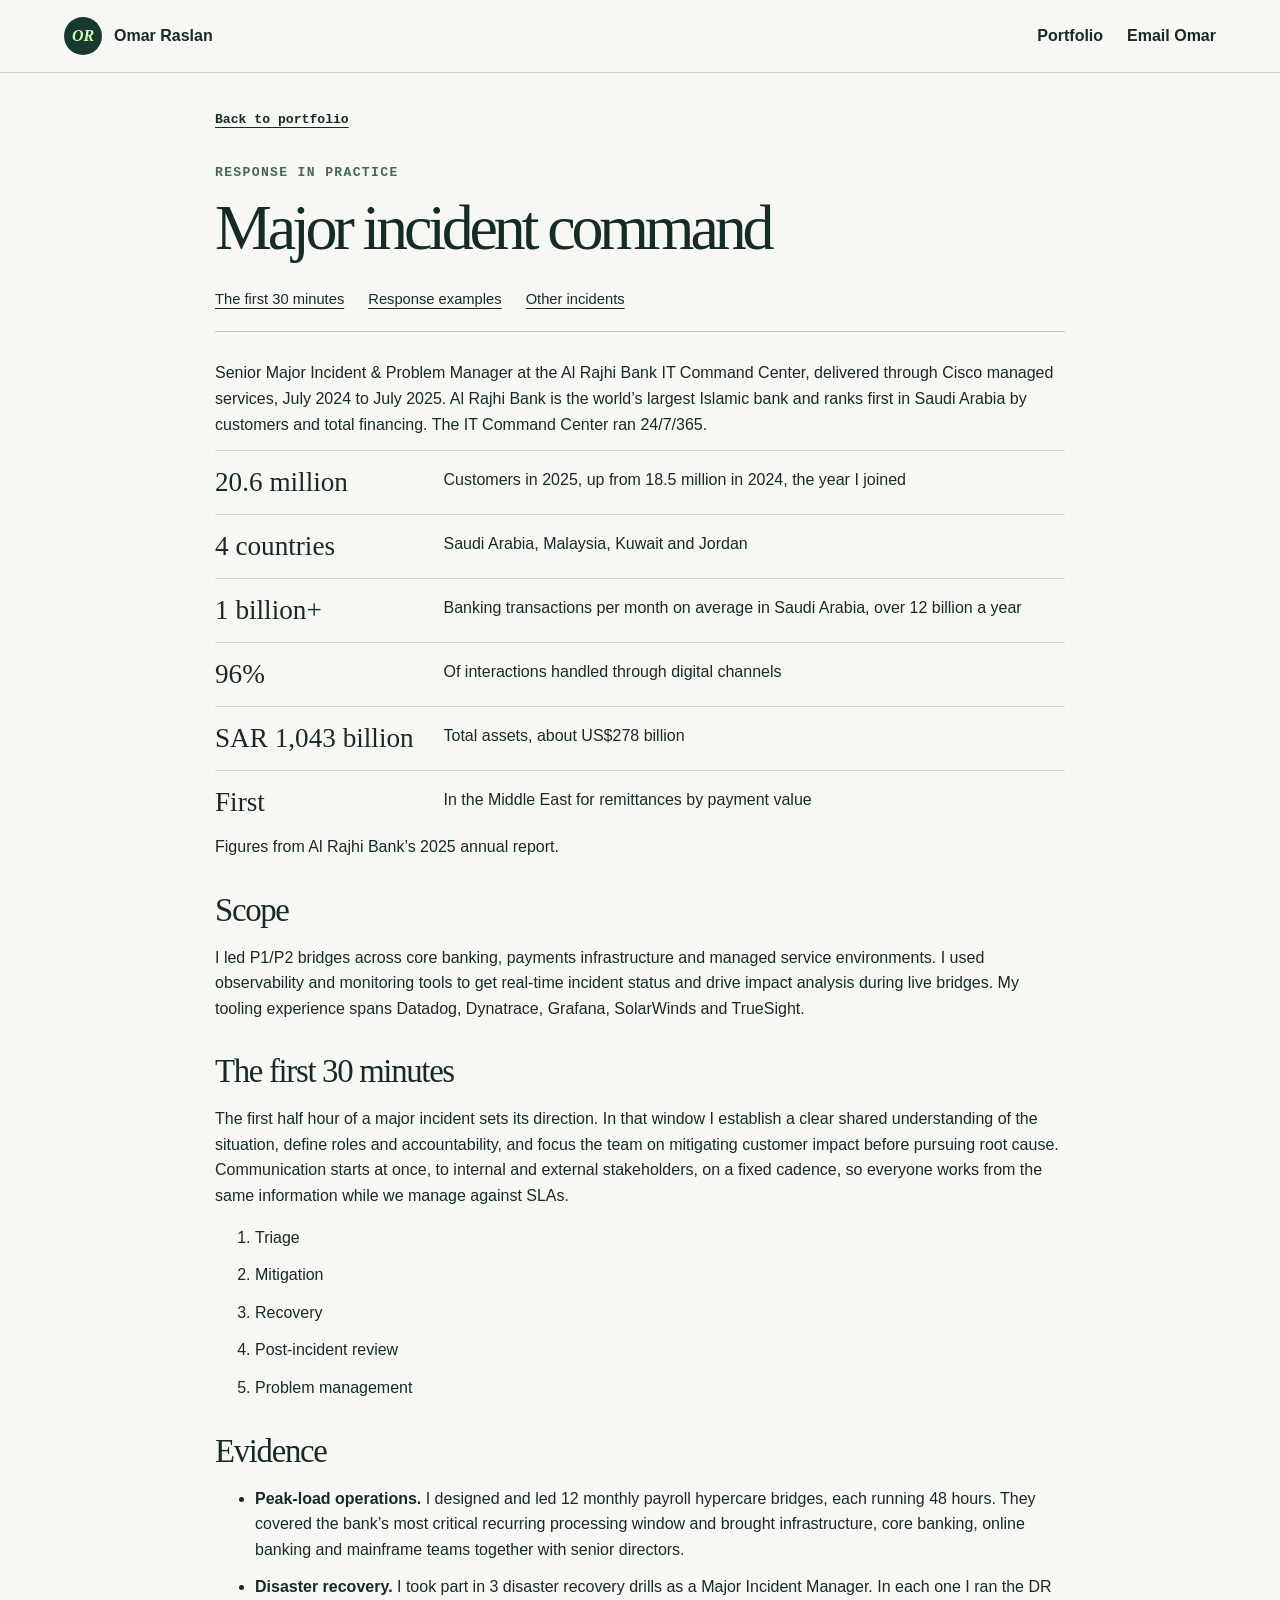
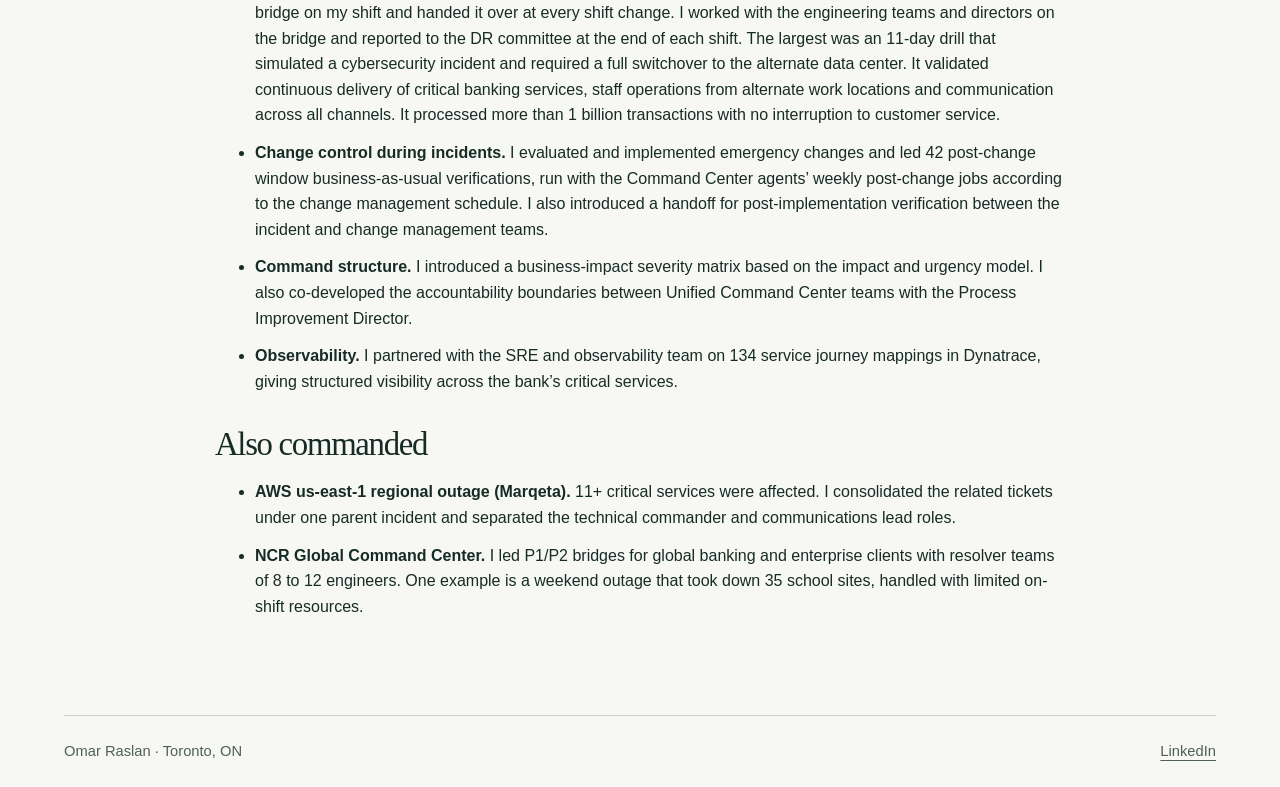
==== command.html @ 7411406f "Add portfolio command.html" ====
<!doctype html><html lang="en"><head><meta charset="utf-8"><meta name="viewport" content="width=device-width,initial-scale=1"><title>Major incident command | Omar Raslan</title><link rel="stylesheet" href="style.css"></head><body><a class="skip" href="#main">Skip to content</a><header><div class="frame bar"><a class="brand" href="index.html"><b>OR</b> Omar Raslan</a><nav><a href="index.html#work">Portfolio</a><a href="mailto:omartraslan@gmail.com">Email Omar</a></nav></div></header><main id="main" class="frame"><div class="detail"><a class="back" href="index.html#work">Back to portfolio</a><p class="eyebrow">Response in practice</p><h1>Major incident command</h1><div class="toc"><a href="#the-first-30-minutes">The first 30 minutes</a><a href="#evidence">Response examples</a><a href="#also-commanded">Other incidents</a></div><p>Senior Major Incident &amp; Problem Manager at the Al Rajhi Bank IT Command Center, delivered through Cisco managed services, July 2024 to July 2025. Al Rajhi Bank is the world’s largest Islamic bank and ranks first in Saudi Arabia by customers and total financing. The IT Command Center ran 24/7/365.</p>
<div class="fact"><strong>20.6 million</strong><p>Customers in 2025, up from 18.5 million in 2024, the year I joined</p></div>
<div class="fact"><strong>4 countries</strong><p>Saudi Arabia, Malaysia, Kuwait and Jordan</p></div>
<div class="fact"><strong>1 billion+</strong><p>Banking transactions per month on average in Saudi Arabia, over 12 billion a year</p></div>
<div class="fact"><strong>96%</strong><p>Of interactions handled through digital channels</p></div>
<div class="fact"><strong>SAR 1,043 billion</strong><p>Total assets, about US$278 billion</p></div>
<div class="fact"><strong>First</strong><p>In the Middle East for remittances by payment value</p></div>
<p>Figures from Al Rajhi Bank’s 2025 annual report.</p>
<h2 id="scope">Scope</h2>
<p>I led P1/P2 bridges across core banking, payments infrastructure and managed service environments. I used observability and monitoring tools to get real-time incident status and drive impact analysis during live bridges. My tooling experience spans Datadog, Dynatrace, Grafana, SolarWinds and TrueSight.</p>
<h2 id="the-first-30-minutes">The first 30 minutes</h2>
<p>The first half hour of a major incident sets its direction. In that window I establish a clear shared understanding of the situation, define roles and accountability, and focus the team on mitigating customer impact before pursuing root cause. Communication starts at once, to internal and external stakeholders, on a fixed cadence, so everyone works from the same information while we manage against SLAs.</p>
<ol type="1">
<li>Triage</li>
<li>Mitigation</li>
<li>Recovery</li>
<li>Post-incident review</li>
<li>Problem management</li>
</ol>
<h2 id="evidence">Evidence</h2>
<ul>
<li><strong>Peak-load operations.</strong> I designed and led 12 monthly payroll hypercare bridges, each running 48 hours. They covered the bank’s most critical recurring processing window and brought infrastructure, core banking, online banking and mainframe teams together with senior directors.</li>
<li><strong>Disaster recovery.</strong> I took part in 3 disaster recovery drills as a Major Incident Manager. In each one I ran the DR bridge on my shift and handed it over at every shift change. I worked with the engineering teams and directors on the bridge and reported to the DR committee at the end of each shift. The largest was an 11-day drill that simulated a cybersecurity incident and required a full switchover to the alternate data center. It validated continuous delivery of critical banking services, staff operations from alternate work locations and communication across all channels. It processed more than 1 billion transactions with no interruption to customer service.</li>
<li><strong>Change control during incidents.</strong> I evaluated and implemented emergency changes and led 42 post-change window business-as-usual verifications, run with the Command Center agents’ weekly post-change jobs according to the change management schedule. I also introduced a handoff for post-implementation verification between the incident and change management teams.</li>
<li><strong>Command structure.</strong> I introduced a business-impact severity matrix based on the impact and urgency model. I also co-developed the accountability boundaries between Unified Command Center teams with the Process Improvement Director.</li>
<li><strong>Observability.</strong> I partnered with the SRE and observability team on 134 service journey mappings in Dynatrace, giving structured visibility across the bank’s critical services.</li>
</ul>
<h2 id="also-commanded">Also commanded</h2>
<ul>
<li><strong>AWS us-east-1 regional outage (Marqeta).</strong> 11+ critical services were affected. I consolidated the related tickets under one parent incident and separated the technical commander and communications lead roles.</li>
<li><strong>NCR Global Command Center.</strong> I led P1/P2 bridges for global banking and enterprise clients with resolver teams of 8 to 12 engineers. One example is a weekend outage that took down 35 school sites, handled with limited on-shift resources.</li>
</ul>
</div></main><footer class="frame"><span>Omar Raslan · Toronto, ON</span><a href="https://www.linkedin.com/in/omartraslan">LinkedIn</a></footer></body></html>
---- style.css ----
*{box-sizing:border-box}html{scroll-padding-top:1.5rem}body{margin:0;background:#f7f8f4;color:#172b26;font:1rem/1.6 "Inter",Arial,sans-serif}a{color:inherit;text-underline-offset:4px}a:hover{color:#236f49}a:focus-visible{outline:3px solid #278b55;outline-offset:4px}.frame{width:min(1180px,90%);margin:auto}.bar,nav,footer,.toc{display:flex;align-items:center;gap:1.5rem}.bar,footer{justify-content:space-between}header{border-bottom:1px solid #cfd7cd}.bar{min-height:72px}.brand,nav a{font-weight:600;text-decoration:none}.brand{display:flex;align-items:center;gap:12px}.brand b{background:#173a30;color:#dcf7af;border-radius:50%;width:38px;height:38px;display:grid;place-items:center;font:italic bold 1rem Georgia}.hero{padding:clamp(42px,6vw,82px) 0 38px;border-bottom:1px solid #c7d1c7}.eyebrow,.cert,.back{font:600 .82rem/1.6 ui-monospace,monospace}.eyebrow{text-transform:uppercase;letter-spacing:.1em;color:#46674f;margin:0 0 .8rem}h1,h2,h3,p{margin-top:0}.hero h1,.detail h1{font:normal clamp(4rem,8vw,7rem)/1 Georgia,serif;letter-spacing:-.065em;margin:0 0 16px}.hero h1 span{color:#69953c}.hero h2{font-size:clamp(1.3rem,2vw,1.7rem);letter-spacing:-.035em;margin-bottom:10px}.intro{max-width:780px;font-size:1.08rem;color:#43564c}.cert{margin:20px 0 0;color:#425449}.sectionhead{font:normal 2.4rem Georgia,serif;letter-spacing:-.05em;margin:30px 0 18px}.grid{display:grid;grid-template-columns:repeat(3,1fr);gap:18px}.card{border:1px solid #cbd4c8;border-radius:10px;overflow:hidden;background:#fff;display:flex;flex-direction:column}.meter{background:#dce7d7;position:relative;padding:20px 24px;min-height:138px;isolation:isolate}.card:nth-child(2) .meter{background:#cddede}.card:nth-child(3) .meter{background:#e7e4d4}.meter strong{font:normal 3.4rem/1.12 Georgia,serif;letter-spacing:-.055em}.meter p{max-width:78%;font-size:.88rem;margin:5px 0 0;line-height:1.35}.wave{position:absolute;right:16px;top:14px;display:flex;gap:3px;height:58px;align-items:end;z-index:-1;opacity:.32}.wave i{width:3px;background:#3c6451}.inside{padding:24px;display:flex;flex-direction:column;flex:1}.inside h3{font:normal 1.8rem/1.12 Georgia,serif;letter-spacing:-.04em;margin:0 0 12px}.inside h3 a{text-decoration:none}.inside h3 a:hover{text-decoration:underline}.inside>p:not(.eyebrow){color:#4c5b52}.links{margin-top:auto;border-top:1px solid #dae0d7;padding-top:.8rem;display:grid;gap:.35rem}.links a,.toc a{width:fit-content;font-size:.92rem}footer{margin:48px auto 0!important;border-top:1px solid #cad4ca;padding:24px 0;color:#506055;font-size:.92rem}.detail{max-width:850px;margin:auto;padding:32px 0}.back{display:inline-block;margin-bottom:32px}.detail h1{font-size:clamp(2.6rem,5vw,4.8rem)}.toc{flex-wrap:wrap;padding:12px 0 20px;border-bottom:1px solid #bccbbb;margin-bottom:28px}.detail h2{font:normal 2.05rem Georgia,serif;letter-spacing:-.04em;margin:2rem 0 1rem}.detail li{margin-bottom:12px}.fact{border-top:1px solid #d1d9cf;display:grid;grid-template-columns:minmax(95px,25%) 1fr;align-items:start;gap:16px;padding:16px 0}.fact strong{font:normal 1.7rem Georgia,serif}.fact p{margin:0}.tablewrap{overflow:auto}table{border-collapse:collapse;background:white}td,th{text-align:left;vertical-align:top;padding:.7rem;border-bottom:1px solid #d1d9cf}.skip{position:absolute;left:-100vw}.skip:focus{left:1rem;background:white}.detail p:has(+.fact){margin-bottom:.8rem}@media(max-width:800px){.grid{grid-template-columns:1fr}.meter{min-height:110px}.inside{padding:20px}.hero h1{font-size:clamp(3.5rem,12vw,5rem)}nav{gap:1rem}.bar{gap:8px}.brand,nav a{font-size:.92rem}}
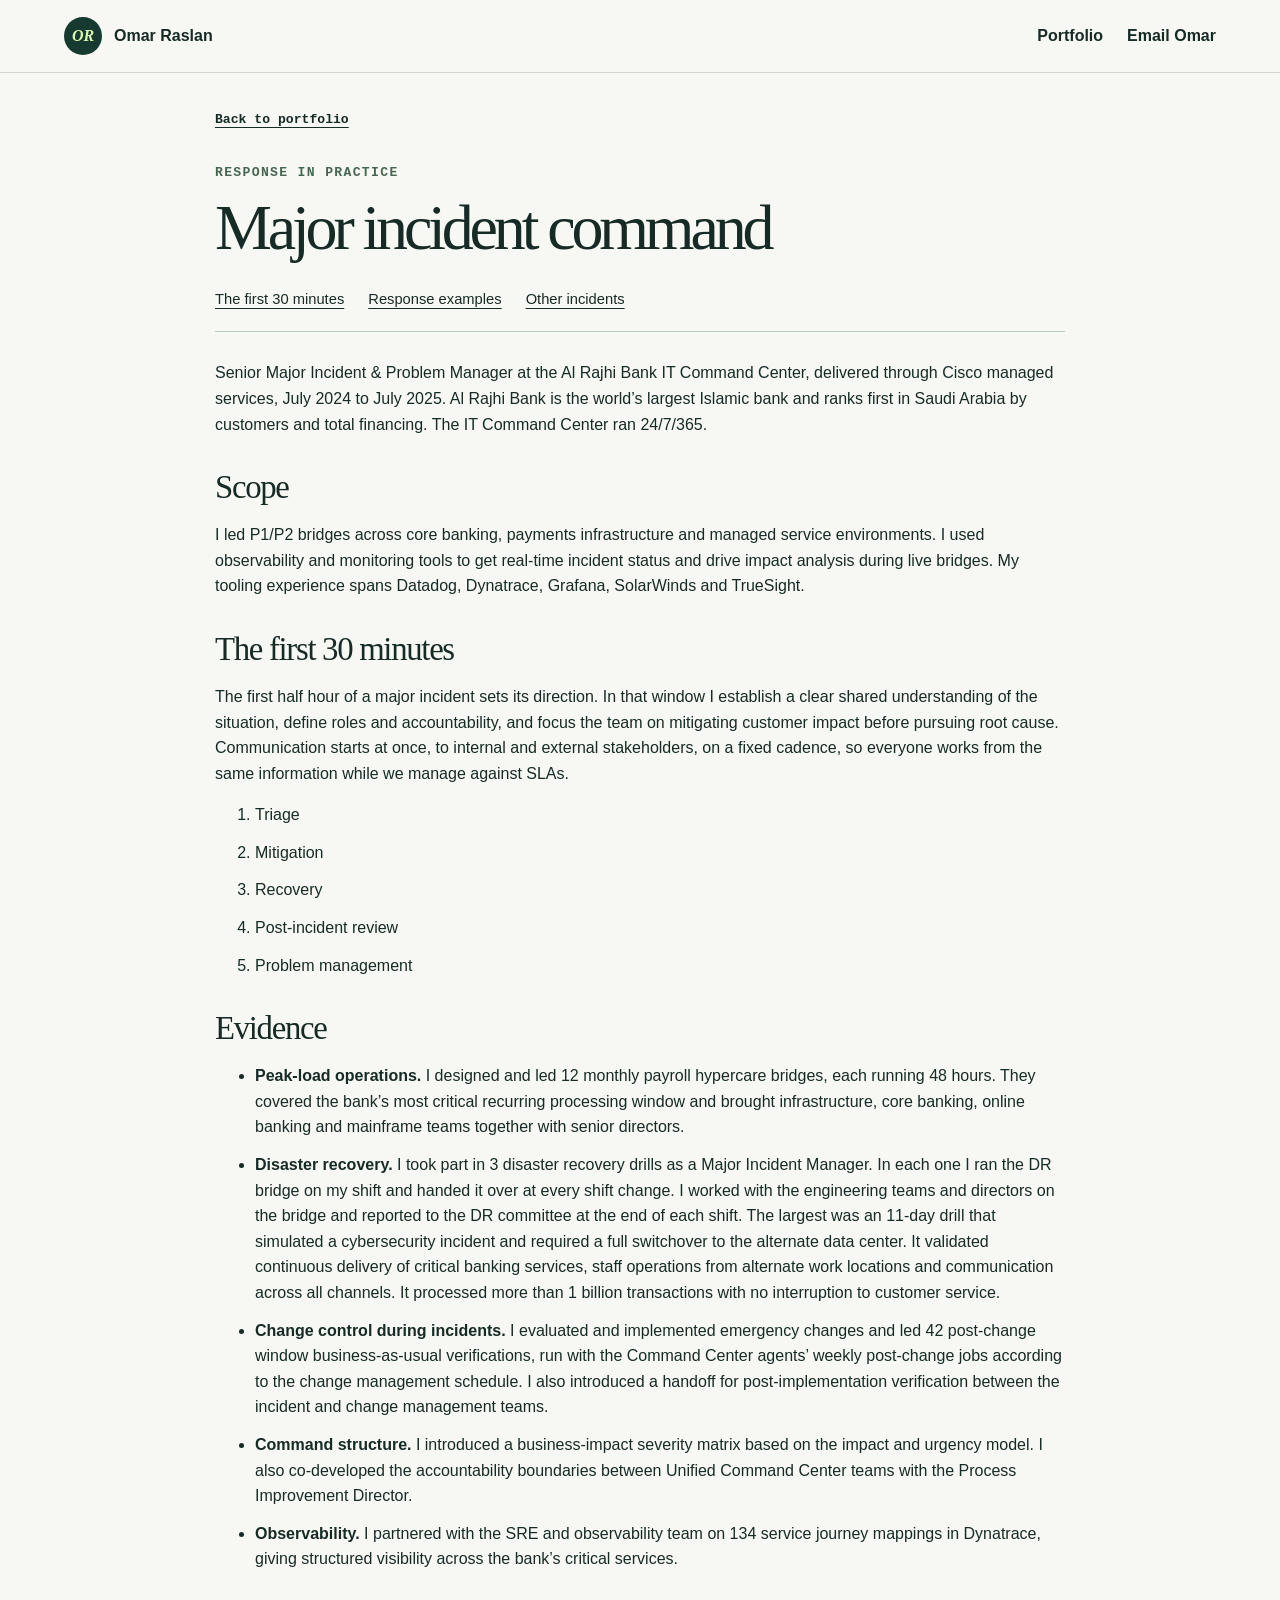
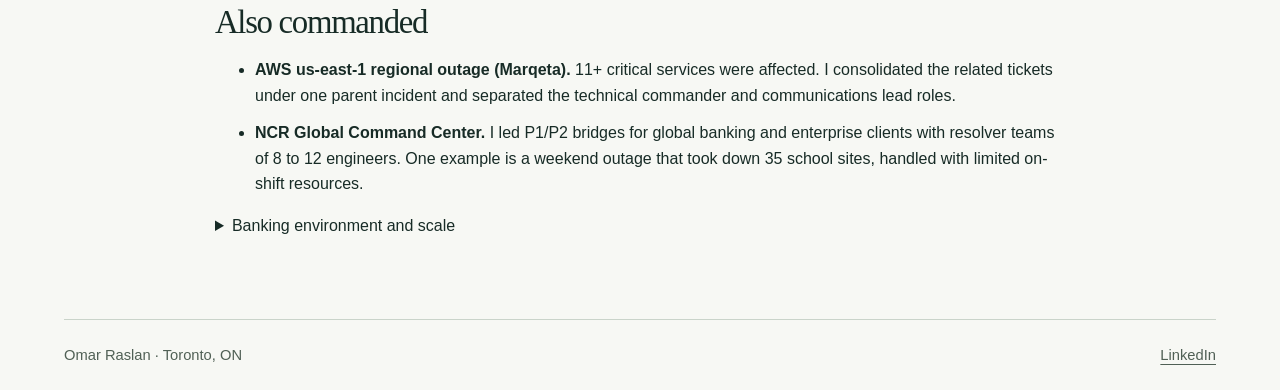
==== commit 7b93108e: "Improve readability of portfolio evidence and work samples" ====
--- a/command.html
+++ b/command.html
@@ -1,11 +1,4 @@
 <!doctype html><html lang="en"><head><meta charset="utf-8"><meta name="viewport" content="width=device-width,initial-scale=1"><title>Major incident command | Omar Raslan</title><link rel="stylesheet" href="style.css"></head><body><a class="skip" href="#main">Skip to content</a><header><div class="frame bar"><a class="brand" href="index.html"><b>OR</b> Omar Raslan</a><nav><a href="index.html#work">Portfolio</a><a href="mailto:omartraslan@gmail.com">Email Omar</a></nav></div></header><main id="main" class="frame"><div class="detail"><a class="back" href="index.html#work">Back to portfolio</a><p class="eyebrow">Response in practice</p><h1>Major incident command</h1><div class="toc"><a href="#the-first-30-minutes">The first 30 minutes</a><a href="#evidence">Response examples</a><a href="#also-commanded">Other incidents</a></div><p>Senior Major Incident &amp; Problem Manager at the Al Rajhi Bank IT Command Center, delivered through Cisco managed services, July 2024 to July 2025. Al Rajhi Bank is the world’s largest Islamic bank and ranks first in Saudi Arabia by customers and total financing. The IT Command Center ran 24/7/365.</p>
-<div class="fact"><strong>20.6 million</strong><p>Customers in 2025, up from 18.5 million in 2024, the year I joined</p></div>
-<div class="fact"><strong>4 countries</strong><p>Saudi Arabia, Malaysia, Kuwait and Jordan</p></div>
-<div class="fact"><strong>1 billion+</strong><p>Banking transactions per month on average in Saudi Arabia, over 12 billion a year</p></div>
-<div class="fact"><strong>96%</strong><p>Of interactions handled through digital channels</p></div>
-<div class="fact"><strong>SAR 1,043 billion</strong><p>Total assets, about US$278 billion</p></div>
-<div class="fact"><strong>First</strong><p>In the Middle East for remittances by payment value</p></div>
-<p>Figures from Al Rajhi Bank’s 2025 annual report.</p>
 <h2 id="scope">Scope</h2>
 <p>I led P1/P2 bridges across core banking, payments infrastructure and managed service environments. I used observability and monitoring tools to get real-time incident status and drive impact analysis during live bridges. My tooling experience spans Datadog, Dynatrace, Grafana, SolarWinds and TrueSight.</p>
 <h2 id="the-first-30-minutes">The first 30 minutes</h2>
@@ -30,4 +23,11 @@
 <li><strong>AWS us-east-1 regional outage (Marqeta).</strong> 11+ critical services were affected. I consolidated the related tickets under one parent incident and separated the technical commander and communications lead roles.</li>
 <li><strong>NCR Global Command Center.</strong> I led P1/P2 bridges for global banking and enterprise clients with resolver teams of 8 to 12 engineers. One example is a weekend outage that took down 35 school sites, handled with limited on-shift resources.</li>
 </ul>
-</div></main><footer class="frame"><span>Omar Raslan · Toronto, ON</span><a href="https://www.linkedin.com/in/omartraslan">LinkedIn</a></footer></body></html>+<details class="context"><summary>Banking environment and scale</summary><div class="fact"><strong>20.6 million</strong><p>Customers in 2025, up from 18.5 million in 2024, the year I joined</p></div>
+<div class="fact"><strong>4 countries</strong><p>Saudi Arabia, Malaysia, Kuwait and Jordan</p></div>
+<div class="fact"><strong>1 billion+</strong><p>Banking transactions per month on average in Saudi Arabia, over 12 billion a year</p></div>
+<div class="fact"><strong>96%</strong><p>Of interactions handled through digital channels</p></div>
+<div class="fact"><strong>SAR 1,043 billion</strong><p>Total assets, about US$278 billion</p></div>
+<div class="fact"><strong>First</strong><p>In the Middle East for remittances by payment value</p></div>
+<p>Figures from Al Rajhi Bank’s 2025 annual report.</p>
+</details></div></main><footer class="frame"><span>Omar Raslan · Toronto, ON</span><a href="https://www.linkedin.com/in/omartraslan">LinkedIn</a></footer></body></html>
--- a/style.css
+++ b/style.css
@@ -1 +1,7 @@
-*{box-sizing:border-box}html{scroll-padding-top:1.5rem}body{margin:0;background:#f7f8f4;color:#172b26;font:1rem/1.6 "Inter",Arial,sans-serif}a{color:inherit;text-underline-offset:4px}a:hover{color:#236f49}a:focus-visible{outline:3px solid #278b55;outline-offset:4px}.frame{width:min(1180px,90%);margin:auto}.bar,nav,footer,.toc{display:flex;align-items:center;gap:1.5rem}.bar,footer{justify-content:space-between}header{border-bottom:1px solid #cfd7cd}.bar{min-height:72px}.brand,nav a{font-weight:600;text-decoration:none}.brand{display:flex;align-items:center;gap:12px}.brand b{background:#173a30;color:#dcf7af;border-radius:50%;width:38px;height:38px;display:grid;place-items:center;font:italic bold 1rem Georgia}.hero{padding:clamp(42px,6vw,82px) 0 38px;border-bottom:1px solid #c7d1c7}.eyebrow,.cert,.back{font:600 .82rem/1.6 ui-monospace,monospace}.eyebrow{text-transform:uppercase;letter-spacing:.1em;color:#46674f;margin:0 0 .8rem}h1,h2,h3,p{margin-top:0}.hero h1,.detail h1{font:normal clamp(4rem,8vw,7rem)/1 Georgia,serif;letter-spacing:-.065em;margin:0 0 16px}.hero h1 span{color:#69953c}.hero h2{font-size:clamp(1.3rem,2vw,1.7rem);letter-spacing:-.035em;margin-bottom:10px}.intro{max-width:780px;font-size:1.08rem;color:#43564c}.cert{margin:20px 0 0;color:#425449}.sectionhead{font:normal 2.4rem Georgia,serif;letter-spacing:-.05em;margin:30px 0 18px}.grid{display:grid;grid-template-columns:repeat(3,1fr);gap:18px}.card{border:1px solid #cbd4c8;border-radius:10px;overflow:hidden;background:#fff;display:flex;flex-direction:column}.meter{background:#dce7d7;position:relative;padding:20px 24px;min-height:138px;isolation:isolate}.card:nth-child(2) .meter{background:#cddede}.card:nth-child(3) .meter{background:#e7e4d4}.meter strong{font:normal 3.4rem/1.12 Georgia,serif;letter-spacing:-.055em}.meter p{max-width:78%;font-size:.88rem;margin:5px 0 0;line-height:1.35}.wave{position:absolute;right:16px;top:14px;display:flex;gap:3px;height:58px;align-items:end;z-index:-1;opacity:.32}.wave i{width:3px;background:#3c6451}.inside{padding:24px;display:flex;flex-direction:column;flex:1}.inside h3{font:normal 1.8rem/1.12 Georgia,serif;letter-spacing:-.04em;margin:0 0 12px}.inside h3 a{text-decoration:none}.inside h3 a:hover{text-decoration:underline}.inside>p:not(.eyebrow){color:#4c5b52}.links{margin-top:auto;border-top:1px solid #dae0d7;padding-top:.8rem;display:grid;gap:.35rem}.links a,.toc a{width:fit-content;font-size:.92rem}footer{margin:48px auto 0!important;border-top:1px solid #cad4ca;padding:24px 0;color:#506055;font-size:.92rem}.detail{max-width:850px;margin:auto;padding:32px 0}.back{display:inline-block;margin-bottom:32px}.detail h1{font-size:clamp(2.6rem,5vw,4.8rem)}.toc{flex-wrap:wrap;padding:12px 0 20px;border-bottom:1px solid #bccbbb;margin-bottom:28px}.detail h2{font:normal 2.05rem Georgia,serif;letter-spacing:-.04em;margin:2rem 0 1rem}.detail li{margin-bottom:12px}.fact{border-top:1px solid #d1d9cf;display:grid;grid-template-columns:minmax(95px,25%) 1fr;align-items:start;gap:16px;padding:16px 0}.fact strong{font:normal 1.7rem Georgia,serif}.fact p{margin:0}.tablewrap{overflow:auto}table{border-collapse:collapse;background:white}td,th{text-align:left;vertical-align:top;padding:.7rem;border-bottom:1px solid #d1d9cf}.skip{position:absolute;left:-100vw}.skip:focus{left:1rem;background:white}.detail p:has(+.fact){margin-bottom:.8rem}@media(max-width:800px){.grid{grid-template-columns:1fr}.meter{min-height:110px}.inside{padding:20px}.hero h1{font-size:clamp(3.5rem,12vw,5rem)}nav{gap:1rem}.bar{gap:8px}.brand,nav a{font-size:.92rem}}
+*{box-sizing:border-box}html{scroll-padding-top:1.5rem}body{margin:0;background:#f7f8f4;color:#172b26;font:1rem/1.6 "Inter",Arial,sans-serif}a{color:inherit;text-underline-offset:4px}a:hover{color:#236f49}a:focus-visible{outline:3px solid #278b55;outline-offset:4px}.frame{width:min(1180px,90%);margin:auto}.bar,nav,footer,.toc{display:flex;align-items:center;gap:1.5rem}.bar,footer{justify-content:space-between}header{border-bottom:1px solid #cfd7cd}.bar{min-height:72px}.brand,nav a{font-weight:600;text-decoration:none}.brand{display:flex;align-items:center;gap:12px}.brand b{background:#173a30;color:#dcf7af;border-radius:50%;width:38px;height:38px;display:grid;place-items:center;font:italic bold 1rem Georgia}.hero{padding:clamp(42px,6vw,82px) 0 38px;border-bottom:1px solid #c7d1c7}.eyebrow,.cert,.back{font:600 .82rem/1.6 ui-monospace,monospace}.eyebrow{text-transform:uppercase;letter-spacing:.1em;color:#46674f;margin:0 0 .8rem}h1,h2,h3,p{margin-top:0}.hero h1,.detail h1{font:normal clamp(4rem,8vw,7rem)/1 Georgia,serif;letter-spacing:-.065em;margin:0 0 16px}.hero h1 span{color:#69953c}.hero h2{font-size:clamp(1.3rem,2vw,1.7rem);letter-spacing:-.035em;margin-bottom:10px}.intro{max-width:780px;font-size:1.08rem;color:#43564c}.cert{margin:20px 0 0;color:#425449}.sectionhead{font:normal 2.4rem Georgia,serif;letter-spacing:-.05em;margin:30px 0 18px}.grid{display:grid;grid-template-columns:repeat(3,1fr);gap:18px}.card{border:1px solid #cbd4c8;border-radius:10px;overflow:hidden;background:#fff;display:flex;flex-direction:column}.meter{background:#dce7d7;position:relative;padding:20px 24px;min-height:138px;isolation:isolate}.card:nth-child(2) .meter{background:#cddede}.card:nth-child(3) .meter{background:#e7e4d4}.meter strong{font:normal 3.4rem/1.12 Georgia,serif;letter-spacing:-.055em}.meter p{max-width:78%;font-size:.88rem;margin:5px 0 0;line-height:1.35}.wave{position:absolute;right:16px;top:14px;display:flex;gap:3px;height:58px;align-items:end;z-index:-1;opacity:.32}.wave i{width:3px;background:#3c6451}.inside{padding:24px;display:flex;flex-direction:column;flex:1}.inside h3{font:normal 1.8rem/1.12 Georgia,serif;letter-spacing:-.04em;margin:0 0 12px}.inside h3 a{text-decoration:none}.inside h3 a:hover{text-decoration:underline}.inside>p:not(.eyebrow){color:#4c5b52}.links{margin-top:auto;border-top:1px solid #dae0d7;padding-top:.8rem;display:grid;gap:.35rem}.links a,.toc a{width:fit-content;font-size:.92rem}footer{margin:48px auto 0!important;border-top:1px solid #cad4ca;padding:24px 0;color:#506055;font-size:.92rem}.detail{max-width:850px;margin:auto;padding:32px 0}.back{display:inline-block;margin-bottom:32px}.detail h1{font-size:clamp(2.6rem,5vw,4.8rem)}.toc{flex-wrap:wrap;padding:12px 0 20px;border-bottom:1px solid #bccbbb;margin-bottom:28px}.detail h2{font:normal 2.05rem Georgia,serif;letter-spacing:-.04em;margin:2rem 0 1rem}.detail li{margin-bottom:12px}.fact{border-top:1px solid #d1d9cf;display:grid;grid-template-columns:minmax(95px,25%) 1fr;align-items:start;gap:16px;padding:16px 0}.fact strong{font:normal 1.7rem Georgia,serif}.fact p{margin:0}.tablewrap{overflow:auto}table{border-collapse:collapse;background:white}td,th{text-align:left;vertical-align:top;padding:.7rem;border-bottom:1px solid #d1d9cf}.skip{position:absolute;left:-100vw}.skip:focus{left:1rem;background:white}.detail p:has(+.fact){margin-bottom:.8rem}@media(max-width:800px){.grid{
+  grid-template-columns:repeat(3,minmax(min(15rem,80vw),1fr));
+  overflow-x:auto;
+  scroll-snap-type:x proximity;
+  padding-bottom:.65rem;
+}
+.card{scroll-snap-align:start}.meter{min-height:110px}.inside{padding:20px}.hero h1{font-size:clamp(3.5rem,12vw,5rem)}nav{gap:1rem}.bar{gap:8px}.brand,nav a{font-size:.92rem}}
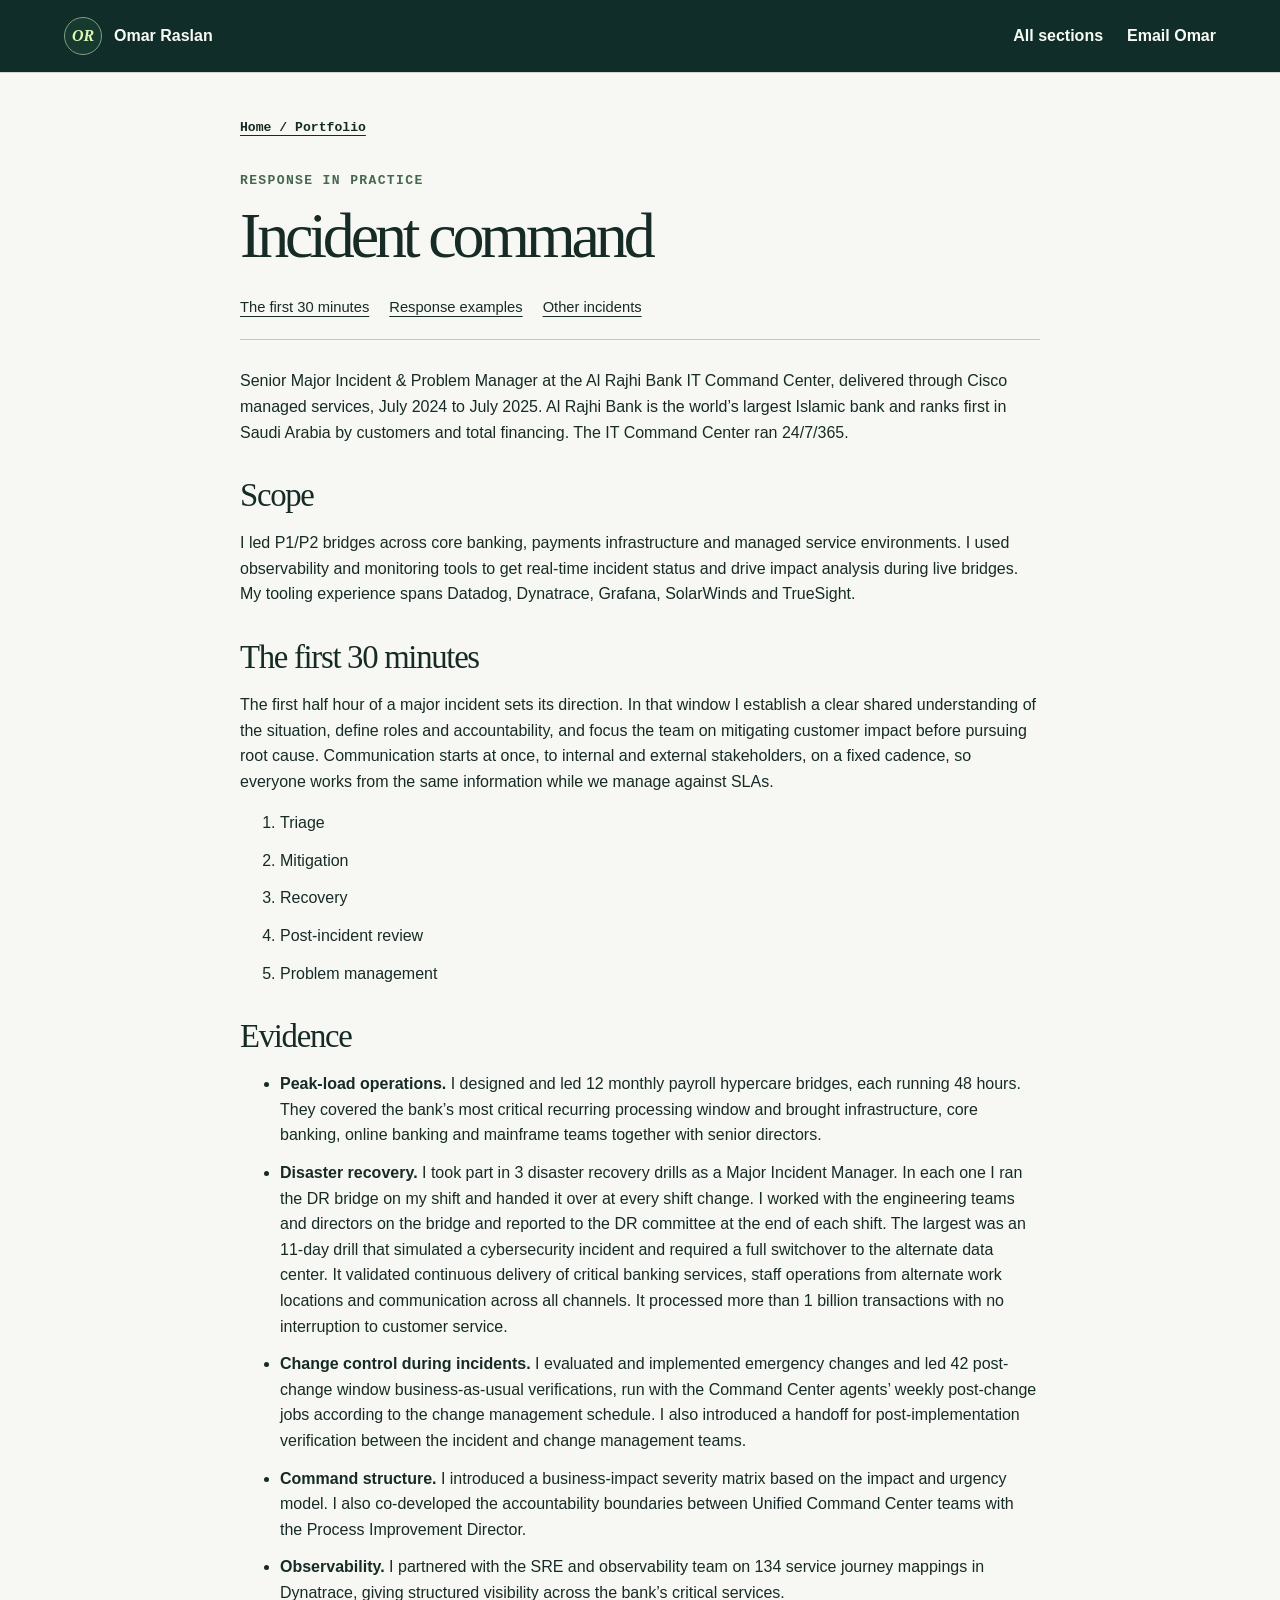
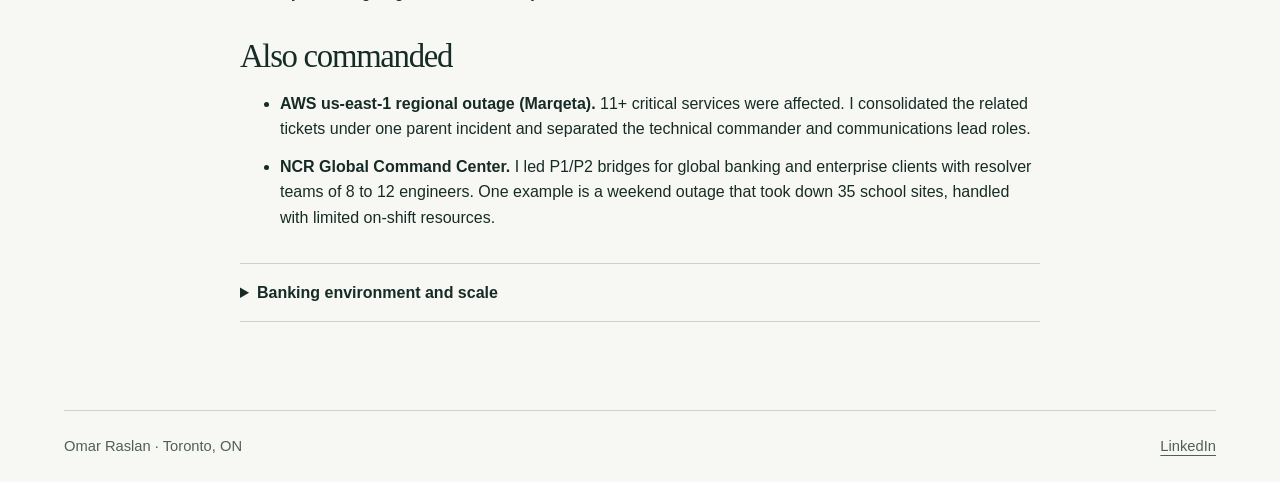
==== commit 9fc1c344: "Organize Omar’s portfolio into ten role-specific sections" ====
--- a/command.html
+++ b/command.html
@@ -1,4 +1,4 @@
-<!doctype html><html lang="en"><head><meta charset="utf-8"><meta name="viewport" content="width=device-width,initial-scale=1"><title>Major incident command | Omar Raslan</title><link rel="stylesheet" href="style.css"></head><body><a class="skip" href="#main">Skip to content</a><header><div class="frame bar"><a class="brand" href="index.html"><b>OR</b> Omar Raslan</a><nav><a href="index.html#work">Portfolio</a><a href="mailto:omartraslan@gmail.com">Email Omar</a></nav></div></header><main id="main" class="frame"><div class="detail"><a class="back" href="index.html#work">Back to portfolio</a><p class="eyebrow">Response in practice</p><h1>Major incident command</h1><div class="toc"><a href="#the-first-30-minutes">The first 30 minutes</a><a href="#evidence">Response examples</a><a href="#also-commanded">Other incidents</a></div><p>Senior Major Incident &amp; Problem Manager at the Al Rajhi Bank IT Command Center, delivered through Cisco managed services, July 2024 to July 2025. Al Rajhi Bank is the world’s largest Islamic bank and ranks first in Saudi Arabia by customers and total financing. The IT Command Center ran 24/7/365.</p>
+<!doctype html><html lang="en"><head><meta charset="utf-8"><meta name="viewport" content="width=device-width,initial-scale=1"><title>Major incident command | Omar Raslan</title><link rel="stylesheet" href="style.css"></head><body><a class="skip" href="#main">Skip to content</a><header><div class="frame bar"><a class="brand" href="index.html"><b>OR</b> Omar Raslan</a><nav><a href="index.html#work">All sections</a><a href="mailto:omartraslan@gmail.com">Email Omar</a></nav></div></header><main id="main" class="frame"><div class="detail"><a class="back" href="index.html#work">Home / Portfolio</a><p class="eyebrow">Response in practice</p><h1>Incident command</h1><div class="toc"><a href="#the-first-30-minutes">The first 30 minutes</a><a href="#evidence">Response examples</a><a href="#also-commanded">Other incidents</a></div><p>Senior Major Incident &amp; Problem Manager at the Al Rajhi Bank IT Command Center, delivered through Cisco managed services, July 2024 to July 2025. Al Rajhi Bank is the world’s largest Islamic bank and ranks first in Saudi Arabia by customers and total financing. The IT Command Center ran 24/7/365.</p>
 <h2 id="scope">Scope</h2>
 <p>I led P1/P2 bridges across core banking, payments infrastructure and managed service environments. I used observability and monitoring tools to get real-time incident status and drive impact analysis during live bridges. My tooling experience spans Datadog, Dynatrace, Grafana, SolarWinds and TrueSight.</p>
 <h2 id="the-first-30-minutes">The first 30 minutes</h2>
--- a/style.css
+++ b/style.css
@@ -5,3 +5,16 @@
   padding-bottom:.65rem;
 }
 .card{scroll-snap-align:start}.meter{min-height:110px}.inside{padding:20px}.hero h1{font-size:clamp(3.5rem,12vw,5rem)}nav{gap:1rem}.bar{gap:8px}.brand,nav a{font-size:.92rem}}
+
+header{background:#102d29;color:#f8fbf4}
+header a:hover{color:#d2ee93}
+.brand b{border:1px solid #849c84}
+.detail{max-width:800px;padding-block:2.5rem}
+.detail>h1{max-width:18ch}
+.toc{gap:.7rem 1.25rem}
+.field-label{font-weight:bold;margin-bottom:.15rem}
+.sample-note{margin-top:1.6rem;padding:clamp(1rem,4vw,2rem);border-left:4px solid #53865a;background:#e8efde}
+.sample-note h2{margin-top:0}
+.context{margin-top:2rem;border-block:1px solid #cbd4c8;padding:1rem 0}
+.context summary{cursor:pointer;font-weight:bold}
+.context[open] summary{margin-bottom:1rem}
